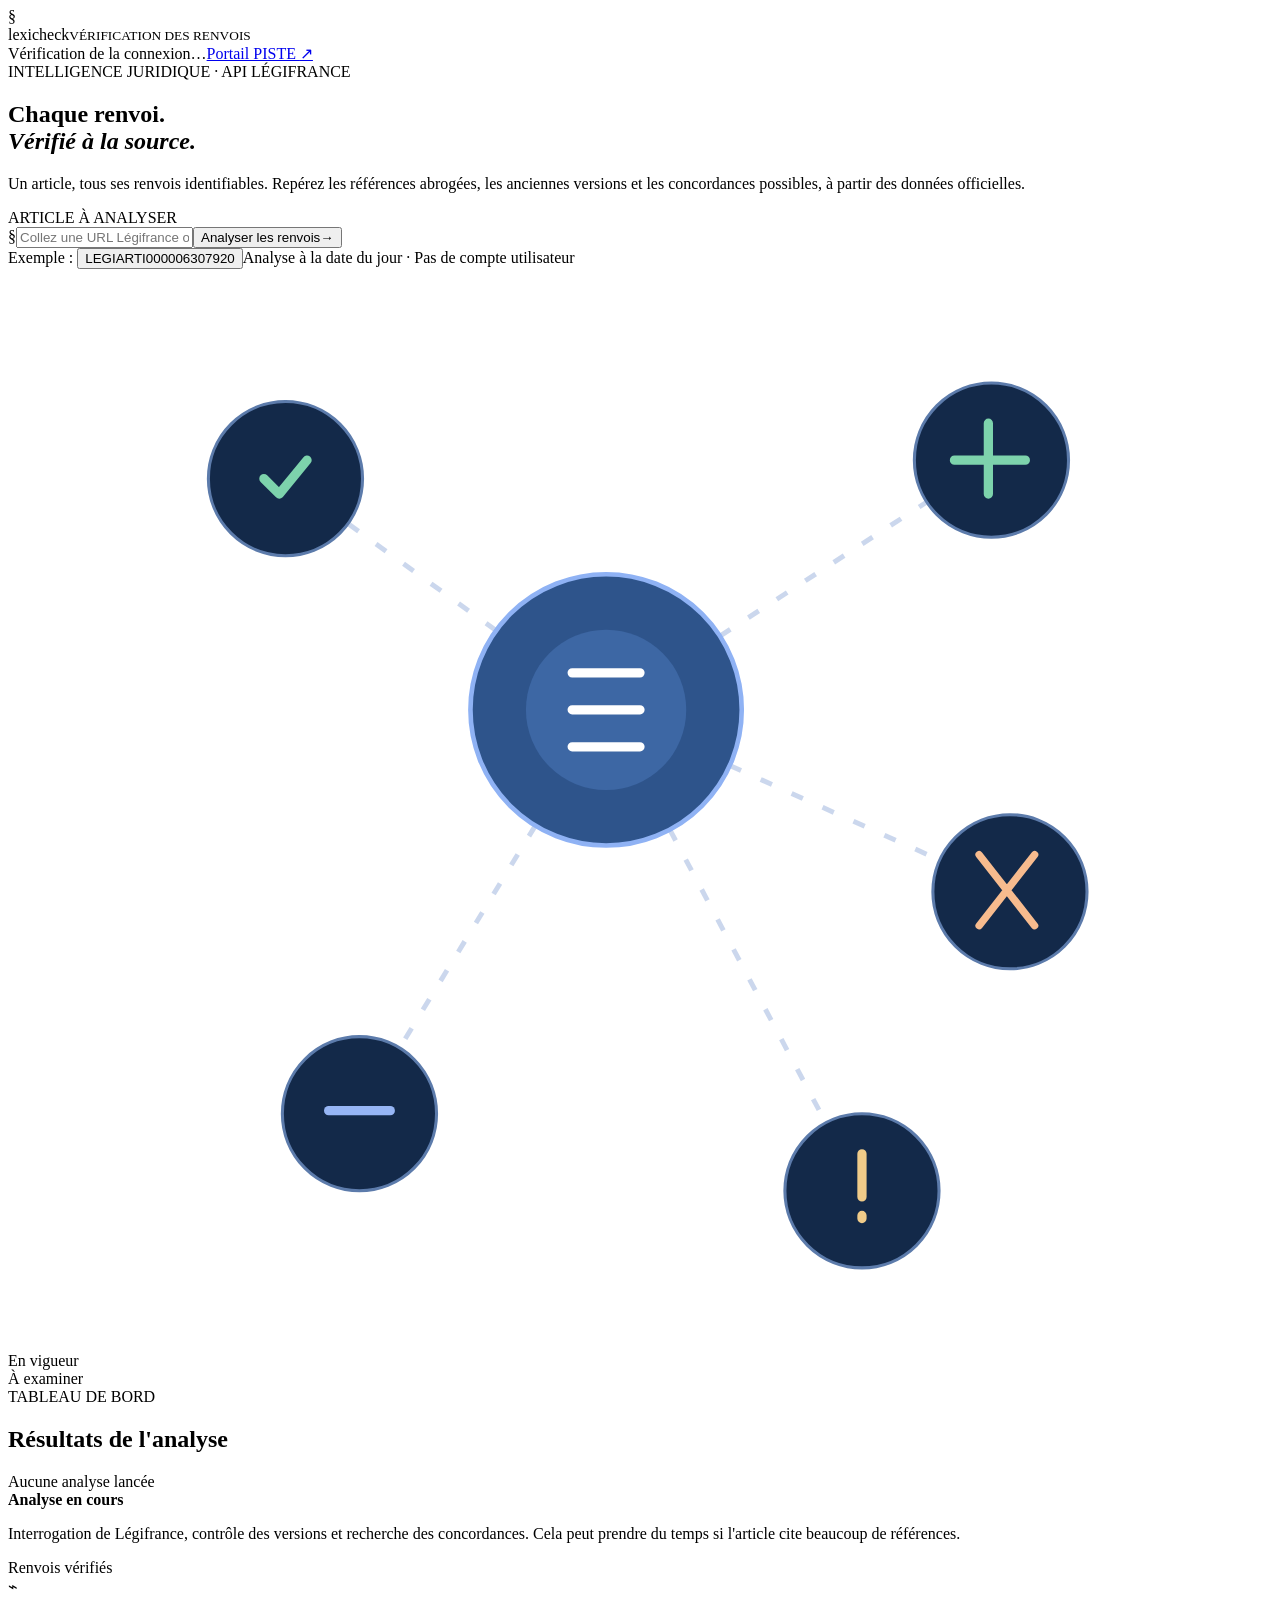
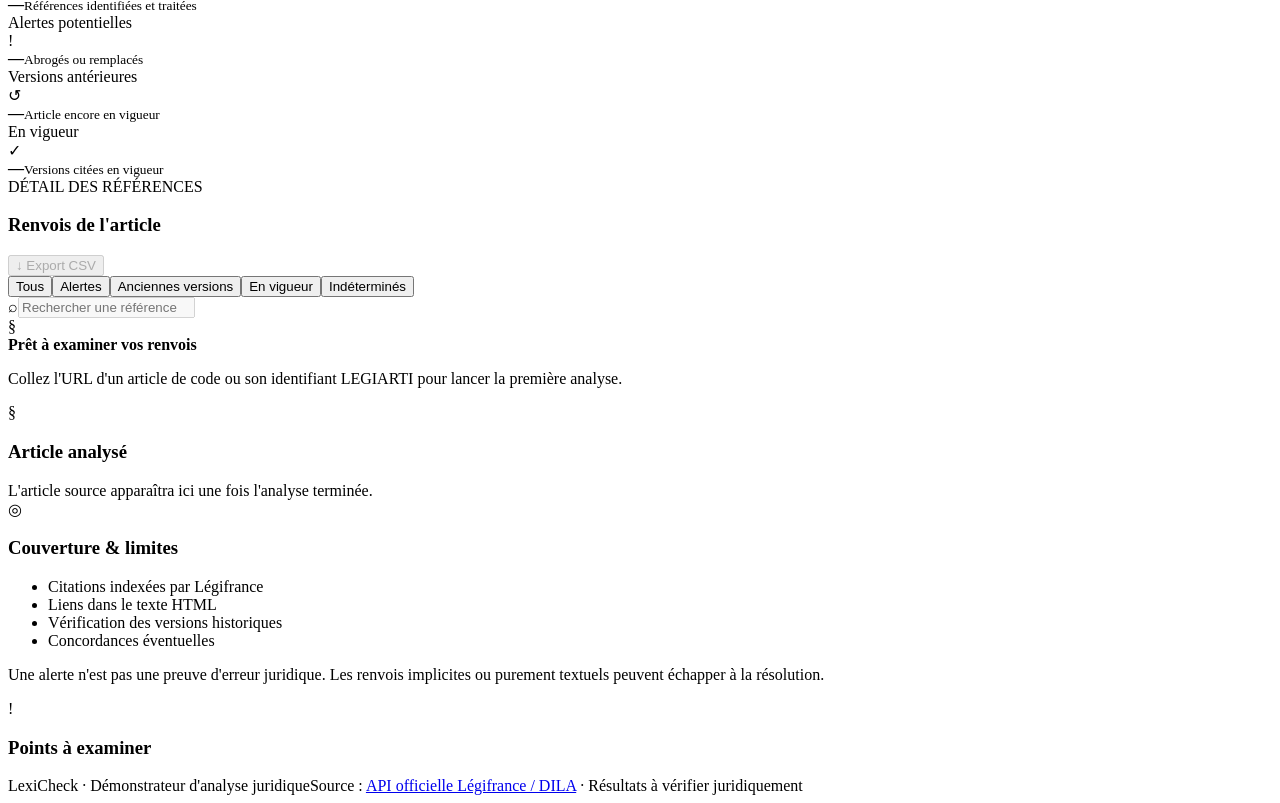
==== LexiCheck/static/index.html @ 493e8960 "first commit" ====
<!DOCTYPE html>
<html lang="fr">
<head>
  <meta charset="utf-8">
  <meta name="viewport" content="width=device-width, initial-scale=1">
  <meta name="description" content="Audit des renvois juridiques d'un article de Légifrance, grâce à l'API officielle PISTE.">
  <meta name="theme-color" content="#09162e">
  <title>LexiCheck — Audit des renvois Légifrance</title>
  <link rel="stylesheet" href="/style.css">
  <script defer src="/app.js"></script>
</head>
<body>
  <div class="site-frame">
    <header class="topbar">
      <div class="brand"><div class="brand-icon" aria-hidden="true"><span>§</span></div><div class="brand-name">lexi<span>check</span><small>VÉRIFICATION DES RENVOIS</small></div></div>
      <div class="top-actions"><span class="connection" id="connection"><i></i> Vérification de la connexion…</span><a href="https://piste.gouv.fr/" target="_blank" rel="noopener noreferrer" class="text-link">Portail PISTE <span aria-hidden="true">↗</span></a></div>
    </header>
    <main>
      <section class="hero" aria-labelledby="hero-title">
        <div class="hero-inner">
          <div class="eyebrow"><span class="eyebrow-mark"></span> INTELLIGENCE JURIDIQUE · API LÉGIFRANCE</div>
          <h1 id="hero-title">Chaque renvoi.<br><em>Vérifié à la source.</em></h1>
          <p class="hero-desc">Un article, tous ses renvois identifiables. Repérez les références abrogées, les anciennes versions et les concordances possibles, à partir des données officielles.</p>
          <form id="analyze-form" class="search-form" novalidate>
            <label for="article-input">ARTICLE À ANALYSER</label>
            <div class="input-shell"><span class="input-symbol" aria-hidden="true">§</span><input id="article-input" name="article" type="text" required autocomplete="off" spellcheck="false" placeholder="Collez une URL Légifrance ou un identifiant LEGIARTI…"><button type="submit" id="analyze-button"><span id="button-label">Analyser les renvois</span><span class="arrow" aria-hidden="true">→</span></button></div>
            <div class="form-foot"><span>Exemple : <button type="button" class="inline-sample" id="sample">LEGIARTI000006307920</button></span><span>Analyse à la date du jour · Pas de compte utilisateur</span></div>
          </form>
        </div>
        <div class="hero-art" aria-hidden="true">
          <div class="orb"></div><div class="orb-sm"></div>
          <svg class="network" viewBox="0 0 410 350" fill="none"><path d="M194 143 90 68M194 143 319 62M194 143 325 202M194 143 114 274M194 143 277 299" stroke="#7293cf" stroke-opacity=".37" stroke-width="1.6" stroke-dasharray="4 7"/><circle cx="194" cy="143" r="44" fill="#2e548b" stroke="#8fb2f4" stroke-width="1.5"/><circle cx="194" cy="143" r="26" fill="#3d67a4"/><path d="M183 155h22m-22-12h22m-22-12h22" stroke="white" stroke-width="3" stroke-linecap="round"/><circle cx="90" cy="68" r="25" fill="#132949" stroke="#5c7bab"/><circle cx="319" cy="62" r="25" fill="#132949" stroke="#5c7bab"/><circle cx="325" cy="202" r="25" fill="#132949" stroke="#5c7bab"/><circle cx="114" cy="274" r="25" fill="#132949" stroke="#5c7bab"/><circle cx="277" cy="299" r="25" fill="#132949" stroke="#5c7bab"/><path d="m83 68 5 5 9-11M307 62h23m-12-12v23" stroke="#7dd3ac" stroke-width="3" stroke-linecap="round" stroke-linejoin="round"/><path d="m315 190 18 23m0-23-18 23" stroke="#f7bb8e" stroke-width="2.4" stroke-linecap="round"/><path d="M104 273h20" stroke="#96b5f5" stroke-width="3" stroke-linecap="round"/><path d="M277 287v14m0 6v1" stroke="#f0cb89" stroke-width="3" stroke-linecap="round"/></svg>
          <div class="art-tag tag-a"><span class="green-dot"></span> En vigueur</div><div class="art-tag tag-b"><span class="orange-dot"></span> À examiner</div>
        </div>
      </section>
      <section class="workspace" aria-label="Espace de résultats">
        <div class="workspace-heading"><div><div class="overline">TABLEAU DE BORD</div><h2>Résultats de l'analyse</h2></div><span class="date-pill" id="date-pill">Aucune analyse lancée</span></div>
        <div id="error-box" class="error-box hidden" role="alert"></div>
        <div id="loading" class="loading-panel hidden" aria-live="polite"><div class="spinner"></div><div><strong>Analyse en cours</strong><p>Interrogation de Légifrance, contrôle des versions et recherche des concordances. Cela peut prendre du temps si l'article cite beaucoup de références.</p></div></div>
        <div class="stats" aria-live="polite">
          <div class="stat-card"><div class="stat-head"><span>Renvois vérifiés</span><div class="stat-symbol blue">⌁</div></div><strong id="stat-total">—</strong><small>Références identifiées et traitées</small></div>
          <div class="stat-card"><div class="stat-head"><span>Alertes potentielles</span><div class="stat-symbol red">!</div></div><strong id="stat-alertes">—</strong><small>Abrogés ou remplacés</small></div>
          <div class="stat-card"><div class="stat-head"><span>Versions antérieures</span><div class="stat-symbol amber">↺</div></div><strong id="stat-versions">—</strong><small>Article encore en vigueur</small></div>
          <div class="stat-card"><div class="stat-head"><span>En vigueur</span><div class="stat-symbol green">✓</div></div><strong id="stat-valides">—</strong><small>Versions citées en vigueur</small></div>
        </div>
        <div class="columns">
          <section class="results-panel" aria-labelledby="results-title">
            <div class="panel-head"><div><div class="overline">DÉTAIL DES RÉFÉRENCES</div><h3 id="results-title">Renvois de l'article <span class="count-inline" id="result-count"></span></h3></div><button id="export-button" class="button-outline" type="button" disabled>↓ Export CSV</button></div>
            <div class="filters" id="filters" role="group" aria-label="Filtrer les résultats"><button class="filter active" data-filter="tous" type="button">Tous</button><button class="filter" data-filter="alerte" type="button">Alertes</button><button class="filter" data-filter="ancienne_version" type="button">Anciennes versions</button><button class="filter" data-filter="vigoureux" type="button">En vigueur</button><button class="filter" data-filter="indetermine" type="button">Indéterminés</button></div>
            <div class="filter-input"><span aria-hidden="true">⌕</span><input id="filter-text" type="search" placeholder="Rechercher une référence ou un identifiant…" aria-label="Rechercher dans les renvois" disabled></div>
            <div id="results-list" class="result-list"><div class="empty-state"><div class="empty-icon">§</div><strong>Prêt à examiner vos renvois</strong><p>Collez l'URL d'un article de code ou son identifiant LEGIARTI pour lancer la première analyse.</p></div></div>
          </section>
          <aside class="right-column" aria-label="Article source et méthode">
            <section class="aside-card"><div class="aside-title"><span class="small-square">§</span><h3>Article analysé</h3></div><div id="source-card"><div class="source-empty">L'article source apparaîtra ici une fois l'analyse terminée.</div></div></section>
            <section class="aside-card"><div class="aside-title"><span class="small-square pale">◎</span><h3>Couverture & limites</h3></div><ul class="method-list"><li><span class="method-dot blue-bg"></span> Citations indexées par Légifrance</li><li><span class="method-dot blue-bg"></span> Liens dans le texte HTML</li><li><span class="method-dot blue-bg"></span> Vérification des versions historiques</li><li><span class="method-dot blue-bg"></span> Concordances éventuelles</li></ul><p class="aside-note">Une alerte n'est pas une preuve d'erreur juridique. Les renvois implicites ou purement textuels peuvent échapper à la résolution.</p></section>
            <section class="aside-card hidden" id="warnings-card"><div class="aside-title"><span class="small-square warn">!</span><h3>Points à examiner</h3></div><div id="warnings-list" class="warnings-list"></div></section>
          </aside>
        </div>
        <footer class="footer"><span>LexiCheck · Démonstrateur d'analyse juridique</span><span>Source : <a href="https://www.legifrance.gouv.fr/contenu/pied-de-page/foire-aux-questions-api" target="_blank" rel="noopener noreferrer">API officielle Légifrance / DILA</a> · Résultats à vérifier juridiquement</span></footer>
      </section>
    </main>
  </div>
</body>
</html>
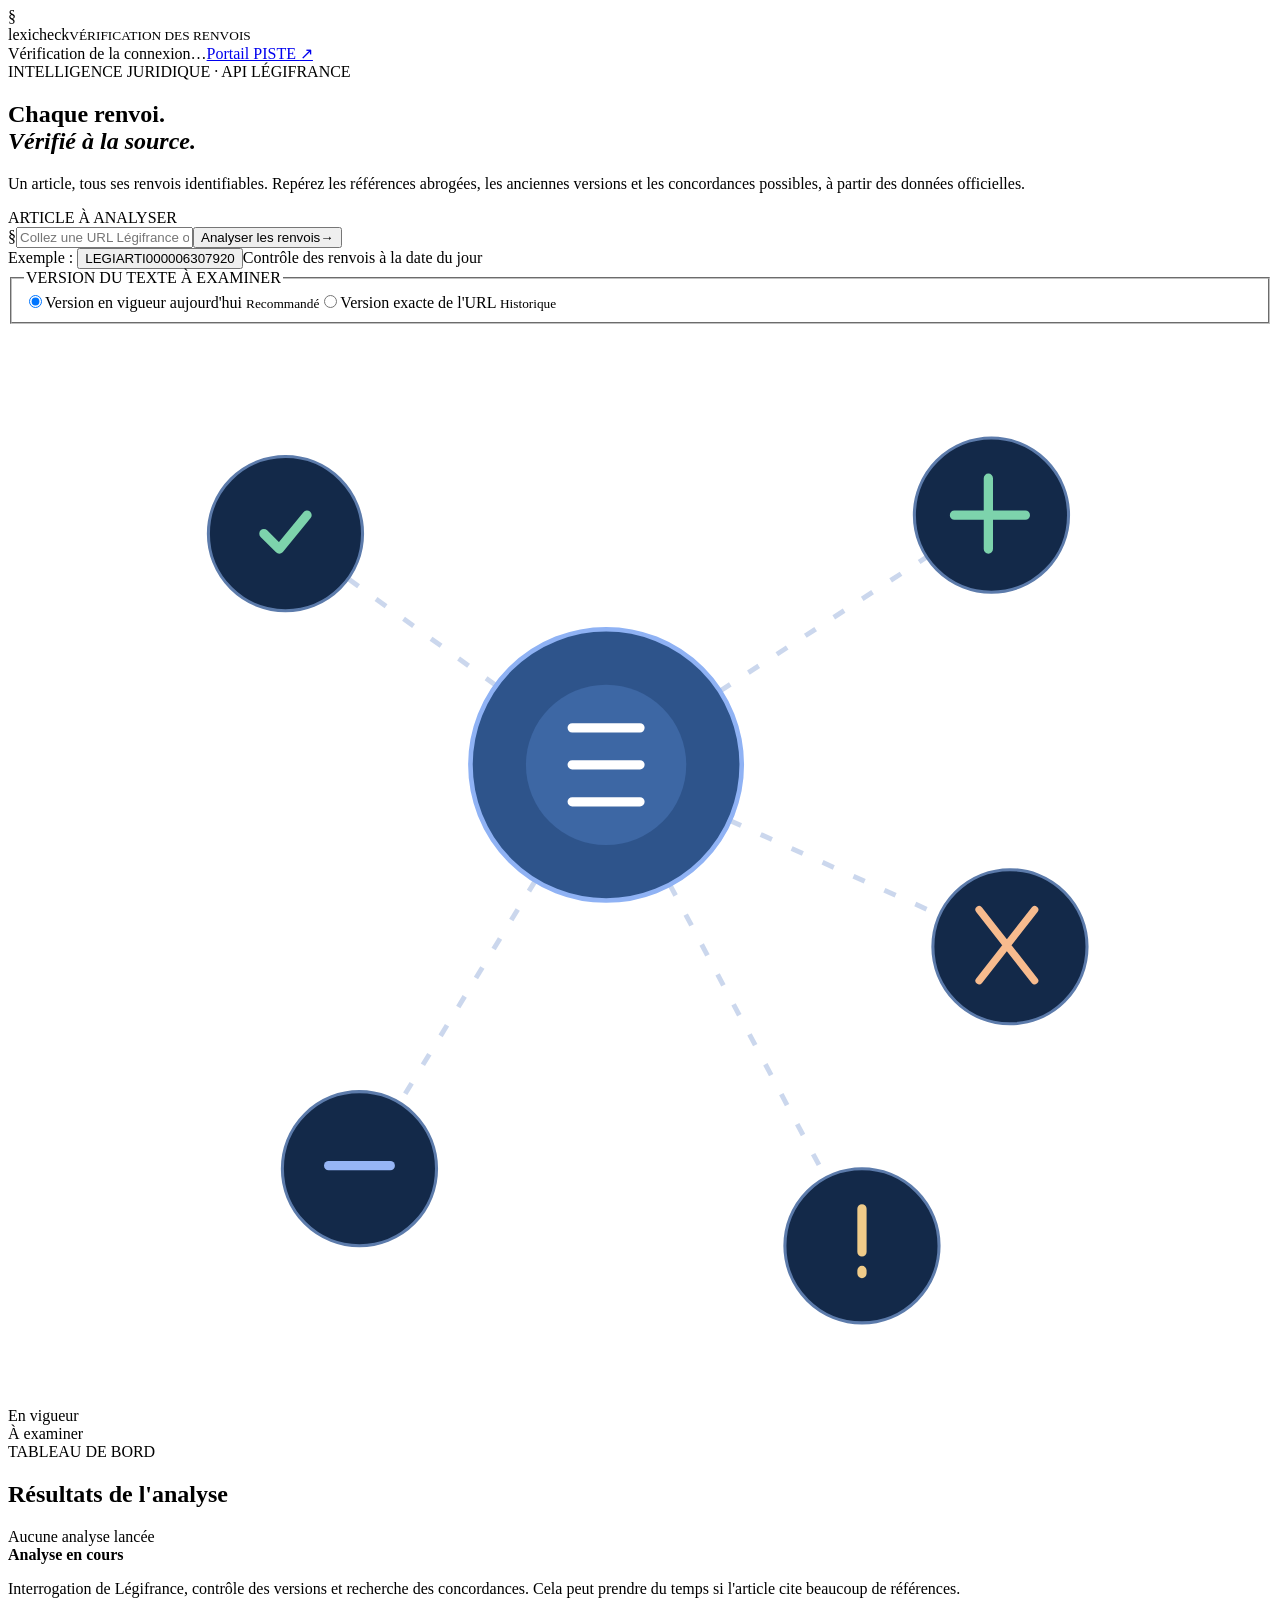
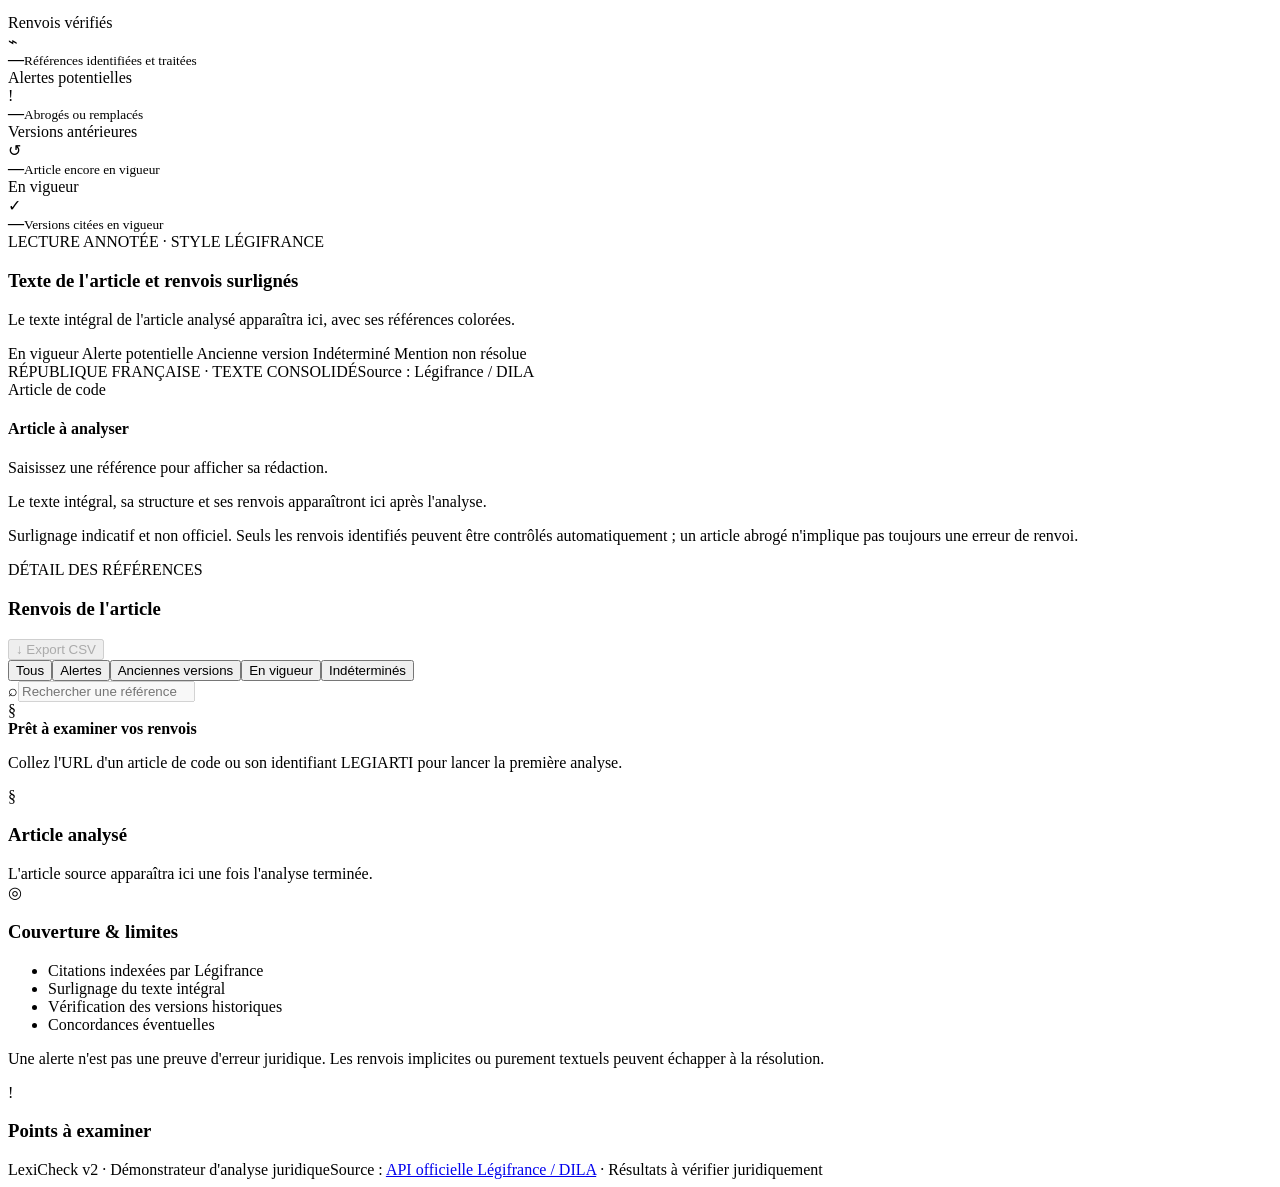
==== commit 3a6432d0: "third commit" ====
--- a/LexiCheck/static/index.html
+++ b/LexiCheck/static/index.html
@@ -24,7 +24,8 @@
           <form id="analyze-form" class="search-form" novalidate>
             <label for="article-input">ARTICLE À ANALYSER</label>
             <div class="input-shell"><span class="input-symbol" aria-hidden="true">§</span><input id="article-input" name="article" type="text" required autocomplete="off" spellcheck="false" placeholder="Collez une URL Légifrance ou un identifiant LEGIARTI…"><button type="submit" id="analyze-button"><span id="button-label">Analyser les renvois</span><span class="arrow" aria-hidden="true">→</span></button></div>
-            <div class="form-foot"><span>Exemple : <button type="button" class="inline-sample" id="sample">LEGIARTI000006307920</button></span><span>Analyse à la date du jour · Pas de compte utilisateur</span></div>
+            <div class="form-foot"><span>Exemple : <button type="button" class="inline-sample" id="sample">LEGIARTI000006307920</button></span><span>Contrôle des renvois à la date du jour</span></div>
+            <fieldset class="version-select"><legend>VERSION DU TEXTE À EXAMINER</legend><label class="version-option"><input type="radio" name="mode" value="actuel" checked><span>Version en vigueur aujourd'hui <small>Recommandé</small></span></label><label class="version-option"><input type="radio" name="mode" value="historique"><span>Version exacte de l'URL <small>Historique</small></span></label></fieldset>
           </form>
         </div>
         <div class="hero-art" aria-hidden="true">
@@ -43,6 +44,20 @@
           <div class="stat-card"><div class="stat-head"><span>Versions antérieures</span><div class="stat-symbol amber">↺</div></div><strong id="stat-versions">—</strong><small>Article encore en vigueur</small></div>
           <div class="stat-card"><div class="stat-head"><span>En vigueur</span><div class="stat-symbol green">✓</div></div><strong id="stat-valides">—</strong><small>Versions citées en vigueur</small></div>
         </div>
+        <section class="text-panel" id="text-panel" aria-labelledby="text-title">
+          <div class="text-panel-head">
+            <div><div class="overline">LECTURE ANNOTÉE · STYLE LÉGIFRANCE</div><h3 id="text-title">Texte de l'article et renvois surlignés</h3><p id="text-explanation" class="text-description">Le texte intégral de l'article analysé apparaîtra ici, avec ses références colorées.</p></div>
+            <a id="document-link" href="https://www.legifrance.gouv.fr/" class="button-outline" target="_blank" rel="noopener noreferrer" hidden>Voir l'article officiel ↗</a>
+          </div>
+          <div id="version-banner" class="version-banner hidden"></div>
+          <div class="article-legend" aria-label="Code couleur des renvois"><span><i class="swatch swatch-green"></i> En vigueur</span><span><i class="swatch swatch-yellow"></i> Alerte potentielle</span><span><i class="swatch swatch-blue"></i> Ancienne version</span><span><i class="swatch swatch-gray"></i> Indéterminé</span><span><i class="swatch swatch-purple"></i> Mention non résolue</span></div>
+          <div class="legal-document">
+            <div class="legal-document-top"><span>RÉPUBLIQUE FRANÇAISE · TEXTE CONSOLIDÉ</span><span>Source : Légifrance / DILA</span></div>
+            <div class="legal-document-header"><div id="document-parent">Article de code</div><h4 id="document-heading">Article à analyser</h4><p id="document-dates">Saisissez une référence pour afficher sa rédaction.</p></div>
+            <div id="document-body" class="legal-document-body"><p class="document-placeholder">Le texte intégral, sa structure et ses renvois apparaîtront ici après l'analyse.</p></div>
+          </div>
+          <p class="text-disclaimer">Surlignage indicatif et non officiel. Seuls les renvois identifiés peuvent être contrôlés automatiquement ; un article abrogé n'implique pas toujours une erreur de renvoi.</p>
+        </section>
         <div class="columns">
           <section class="results-panel" aria-labelledby="results-title">
             <div class="panel-head"><div><div class="overline">DÉTAIL DES RÉFÉRENCES</div><h3 id="results-title">Renvois de l'article <span class="count-inline" id="result-count"></span></h3></div><button id="export-button" class="button-outline" type="button" disabled>↓ Export CSV</button></div>
@@ -52,11 +67,11 @@
           </section>
           <aside class="right-column" aria-label="Article source et méthode">
             <section class="aside-card"><div class="aside-title"><span class="small-square">§</span><h3>Article analysé</h3></div><div id="source-card"><div class="source-empty">L'article source apparaîtra ici une fois l'analyse terminée.</div></div></section>
-            <section class="aside-card"><div class="aside-title"><span class="small-square pale">◎</span><h3>Couverture & limites</h3></div><ul class="method-list"><li><span class="method-dot blue-bg"></span> Citations indexées par Légifrance</li><li><span class="method-dot blue-bg"></span> Liens dans le texte HTML</li><li><span class="method-dot blue-bg"></span> Vérification des versions historiques</li><li><span class="method-dot blue-bg"></span> Concordances éventuelles</li></ul><p class="aside-note">Une alerte n'est pas une preuve d'erreur juridique. Les renvois implicites ou purement textuels peuvent échapper à la résolution.</p></section>
+            <section class="aside-card"><div class="aside-title"><span class="small-square pale">◎</span><h3>Couverture & limites</h3></div><ul class="method-list"><li><span class="method-dot blue-bg"></span> Citations indexées par Légifrance</li><li><span class="method-dot blue-bg"></span> Surlignage du texte intégral</li><li><span class="method-dot blue-bg"></span> Vérification des versions historiques</li><li><span class="method-dot blue-bg"></span> Concordances éventuelles</li></ul><p class="aside-note">Une alerte n'est pas une preuve d'erreur juridique. Les renvois implicites ou purement textuels peuvent échapper à la résolution.</p></section>
             <section class="aside-card hidden" id="warnings-card"><div class="aside-title"><span class="small-square warn">!</span><h3>Points à examiner</h3></div><div id="warnings-list" class="warnings-list"></div></section>
           </aside>
         </div>
-        <footer class="footer"><span>LexiCheck · Démonstrateur d'analyse juridique</span><span>Source : <a href="https://www.legifrance.gouv.fr/contenu/pied-de-page/foire-aux-questions-api" target="_blank" rel="noopener noreferrer">API officielle Légifrance / DILA</a> · Résultats à vérifier juridiquement</span></footer>
+        <footer class="footer"><span>LexiCheck v2 · Démonstrateur d'analyse juridique</span><span>Source : <a href="https://www.legifrance.gouv.fr/contenu/pied-de-page/foire-aux-questions-api" target="_blank" rel="noopener noreferrer">API officielle Légifrance / DILA</a> · Résultats à vérifier juridiquement</span></footer>
       </section>
     </main>
   </div>
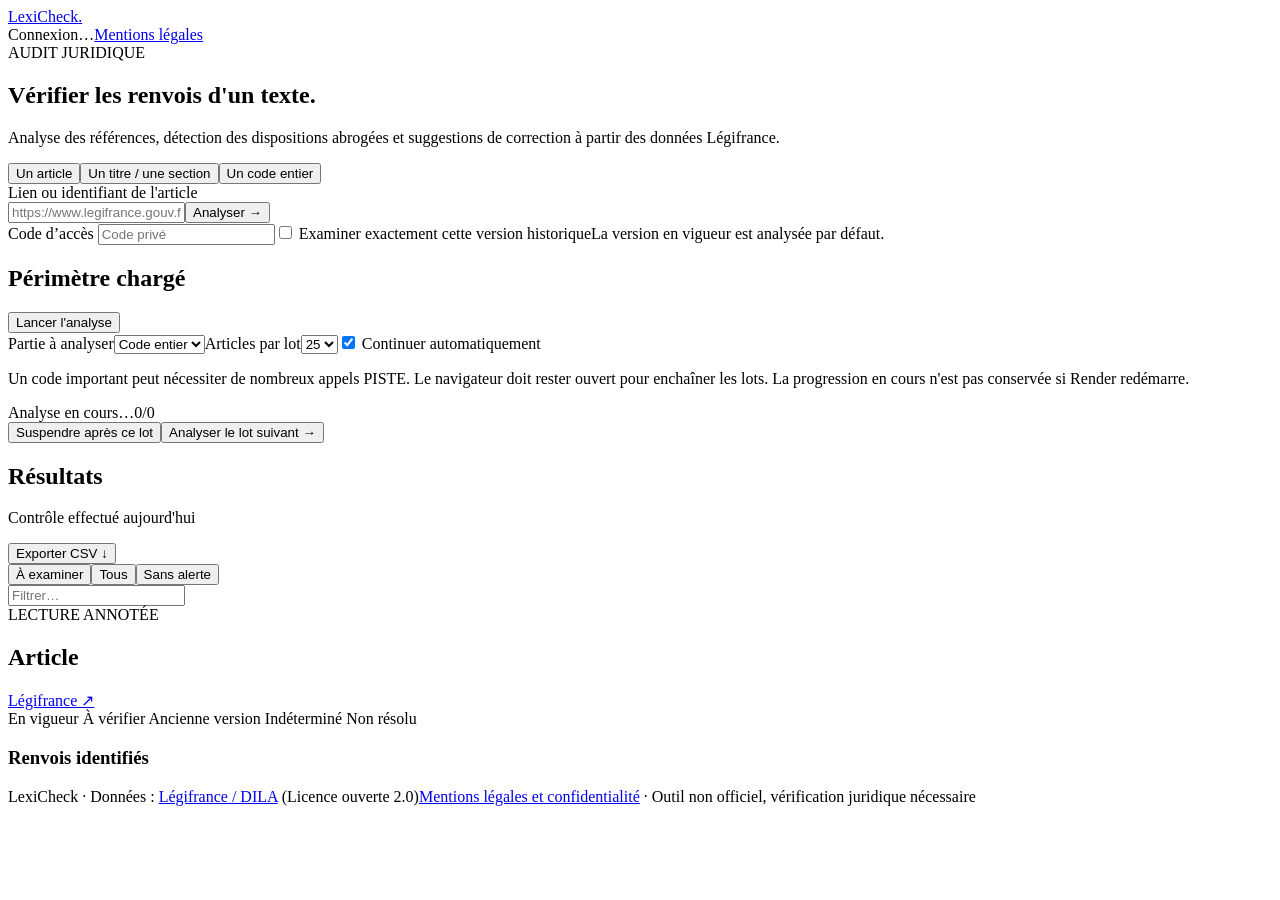
==== commit 28500f39: "refonte interface" ====
--- a/LexiCheck/static/index.html
+++ b/LexiCheck/static/index.html
@@ -1,79 +1,46 @@
-<!DOCTYPE html>
+<!doctype html>
 <html lang="fr">
 <head>
-  <meta charset="utf-8">
-  <meta name="viewport" content="width=device-width, initial-scale=1">
-  <meta name="description" content="Audit des renvois juridiques d'un article de Légifrance, grâce à l'API officielle PISTE.">
-  <meta name="theme-color" content="#09162e">
-  <title>LexiCheck — Audit des renvois Légifrance</title>
+  <meta charset="utf-8"><meta name="viewport" content="width=device-width, initial-scale=1">
+  <meta name="theme-color" content="#ffffff">
+  <meta name="description" content="LexiCheck : analyse des renvois juridiques à partir de l'API officielle Légifrance.">
+  <title>LexiCheck — Contrôle des renvois juridiques</title>
   <link rel="stylesheet" href="/style.css">
   <script defer src="/app.js"></script>
 </head>
 <body>
-  <div class="site-frame">
-    <header class="topbar">
-      <div class="brand"><div class="brand-icon" aria-hidden="true"><span>§</span></div><div class="brand-name">lexi<span>check</span><small>VÉRIFICATION DES RENVOIS</small></div></div>
-      <div class="top-actions"><span class="connection" id="connection"><i></i> Vérification de la connexion…</span><a href="https://piste.gouv.fr/" target="_blank" rel="noopener noreferrer" class="text-link">Portail PISTE <span aria-hidden="true">↗</span></a></div>
-    </header>
+  <div class="shell">
+    <header class="topbar"><a class="wordmark" href="/">LexiCheck<span class="brand-dot">.</span></a><div class="top-right"><span id="connection" class="connection">Connexion…</span><a href="/mentions-legales">Mentions légales</a></div></header>
     <main>
-      <section class="hero" aria-labelledby="hero-title">
-        <div class="hero-inner">
-          <div class="eyebrow"><span class="eyebrow-mark"></span> INTELLIGENCE JURIDIQUE · API LÉGIFRANCE</div>
-          <h1 id="hero-title">Chaque renvoi.<br><em>Vérifié à la source.</em></h1>
-          <p class="hero-desc">Un article, tous ses renvois identifiables. Repérez les références abrogées, les anciennes versions et les concordances possibles, à partir des données officielles.</p>
-          <form id="analyze-form" class="search-form" novalidate>
-            <label for="article-input">ARTICLE À ANALYSER</label>
-            <div class="input-shell"><span class="input-symbol" aria-hidden="true">§</span><input id="article-input" name="article" type="text" required autocomplete="off" spellcheck="false" placeholder="Collez une URL Légifrance ou un identifiant LEGIARTI…"><button type="submit" id="analyze-button"><span id="button-label">Analyser les renvois</span><span class="arrow" aria-hidden="true">→</span></button></div>
-            <div class="form-foot"><span>Exemple : <button type="button" class="inline-sample" id="sample">LEGIARTI000006307920</button></span><span>Contrôle des renvois à la date du jour</span></div>
-            <fieldset class="version-select"><legend>VERSION DU TEXTE À EXAMINER</legend><label class="version-option"><input type="radio" name="mode" value="actuel" checked><span>Version en vigueur aujourd'hui <small>Recommandé</small></span></label><label class="version-option"><input type="radio" name="mode" value="historique"><span>Version exacte de l'URL <small>Historique</small></span></label></fieldset>
-          </form>
-        </div>
-        <div class="hero-art" aria-hidden="true">
-          <div class="orb"></div><div class="orb-sm"></div>
-          <svg class="network" viewBox="0 0 410 350" fill="none"><path d="M194 143 90 68M194 143 319 62M194 143 325 202M194 143 114 274M194 143 277 299" stroke="#7293cf" stroke-opacity=".37" stroke-width="1.6" stroke-dasharray="4 7"/><circle cx="194" cy="143" r="44" fill="#2e548b" stroke="#8fb2f4" stroke-width="1.5"/><circle cx="194" cy="143" r="26" fill="#3d67a4"/><path d="M183 155h22m-22-12h22m-22-12h22" stroke="white" stroke-width="3" stroke-linecap="round"/><circle cx="90" cy="68" r="25" fill="#132949" stroke="#5c7bab"/><circle cx="319" cy="62" r="25" fill="#132949" stroke="#5c7bab"/><circle cx="325" cy="202" r="25" fill="#132949" stroke="#5c7bab"/><circle cx="114" cy="274" r="25" fill="#132949" stroke="#5c7bab"/><circle cx="277" cy="299" r="25" fill="#132949" stroke="#5c7bab"/><path d="m83 68 5 5 9-11M307 62h23m-12-12v23" stroke="#7dd3ac" stroke-width="3" stroke-linecap="round" stroke-linejoin="round"/><path d="m315 190 18 23m0-23-18 23" stroke="#f7bb8e" stroke-width="2.4" stroke-linecap="round"/><path d="M104 273h20" stroke="#96b5f5" stroke-width="3" stroke-linecap="round"/><path d="M277 287v14m0 6v1" stroke="#f0cb89" stroke-width="3" stroke-linecap="round"/></svg>
-          <div class="art-tag tag-a"><span class="green-dot"></span> En vigueur</div><div class="art-tag tag-b"><span class="orange-dot"></span> À examiner</div>
-        </div>
+      <section class="intro"><div class="eyebrow">AUDIT JURIDIQUE</div><h1>Vérifier les renvois d'un texte.</h1><p>Analyse des références, détection des dispositions abrogées et suggestions de correction à partir des données Légifrance.</p></section>
+      <section class="form-panel" aria-label="Nouvelle analyse">
+        <div class="scope-switch" role="group" aria-label="Périmètre d'analyse"><button type="button" class="scope active" data-kind="article">Un article</button><button type="button" class="scope" data-kind="section">Un titre / une section</button><button type="button" class="scope" data-kind="code">Un code entier</button></div>
+        <form id="form" novalidate>
+          <label for="url-input" id="url-label">Lien ou identifiant de l'article</label>
+          <div class="input-line"><input id="url-input" type="text" autocomplete="off" spellcheck="false" placeholder="https://www.legifrance.gouv.fr/codes/article_lc/LEGIARTI…" required><button type="submit" id="primary-btn">Analyser <span aria-hidden="true">→</span></button></div>
+          <div class="form-options"><label id="password-option" class="password-option hidden">Code d’accès <input type="password" autocomplete="current-password" id="app-password" placeholder="Code privé"></label><label id="history-option" class="check"><input type="checkbox" id="historical"> Examiner exactement cette version historique</label><span id="input-help">La version en vigueur est analysée par défaut.</span></div>
+        </form>
+        <div id="error" class="error hidden" role="alert"></div>
       </section>
-      <section class="workspace" aria-label="Espace de résultats">
-        <div class="workspace-heading"><div><div class="overline">TABLEAU DE BORD</div><h2>Résultats de l'analyse</h2></div><span class="date-pill" id="date-pill">Aucune analyse lancée</span></div>
-        <div id="error-box" class="error-box hidden" role="alert"></div>
-        <div id="loading" class="loading-panel hidden" aria-live="polite"><div class="spinner"></div><div><strong>Analyse en cours</strong><p>Interrogation de Légifrance, contrôle des versions et recherche des concordances. Cela peut prendre du temps si l'article cite beaucoup de références.</p></div></div>
-        <div class="stats" aria-live="polite">
-          <div class="stat-card"><div class="stat-head"><span>Renvois vérifiés</span><div class="stat-symbol blue">⌁</div></div><strong id="stat-total">—</strong><small>Références identifiées et traitées</small></div>
-          <div class="stat-card"><div class="stat-head"><span>Alertes potentielles</span><div class="stat-symbol red">!</div></div><strong id="stat-alertes">—</strong><small>Abrogés ou remplacés</small></div>
-          <div class="stat-card"><div class="stat-head"><span>Versions antérieures</span><div class="stat-symbol amber">↺</div></div><strong id="stat-versions">—</strong><small>Article encore en vigueur</small></div>
-          <div class="stat-card"><div class="stat-head"><span>En vigueur</span><div class="stat-symbol green">✓</div></div><strong id="stat-valides">—</strong><small>Versions citées en vigueur</small></div>
-        </div>
-        <section class="text-panel" id="text-panel" aria-labelledby="text-title">
-          <div class="text-panel-head">
-            <div><div class="overline">LECTURE ANNOTÉE · STYLE LÉGIFRANCE</div><h3 id="text-title">Texte de l'article et renvois surlignés</h3><p id="text-explanation" class="text-description">Le texte intégral de l'article analysé apparaîtra ici, avec ses références colorées.</p></div>
-            <a id="document-link" href="https://www.legifrance.gouv.fr/" class="button-outline" target="_blank" rel="noopener noreferrer" hidden>Voir l'article officiel ↗</a>
-          </div>
-          <div id="version-banner" class="version-banner hidden"></div>
-          <div class="article-legend" aria-label="Code couleur des renvois"><span><i class="swatch swatch-green"></i> En vigueur</span><span><i class="swatch swatch-yellow"></i> Alerte potentielle</span><span><i class="swatch swatch-blue"></i> Ancienne version</span><span><i class="swatch swatch-gray"></i> Indéterminé</span><span><i class="swatch swatch-purple"></i> Mention non résolue</span></div>
-          <div class="legal-document">
-            <div class="legal-document-top"><span>RÉPUBLIQUE FRANÇAISE · TEXTE CONSOLIDÉ</span><span>Source : Légifrance / DILA</span></div>
-            <div class="legal-document-header"><div id="document-parent">Article de code</div><h4 id="document-heading">Article à analyser</h4><p id="document-dates">Saisissez une référence pour afficher sa rédaction.</p></div>
-            <div id="document-body" class="legal-document-body"><p class="document-placeholder">Le texte intégral, sa structure et ses renvois apparaîtront ici après l'analyse.</p></div>
-          </div>
-          <p class="text-disclaimer">Surlignage indicatif et non officiel. Seuls les renvois identifiés peuvent être contrôlés automatiquement ; un article abrogé n'implique pas toujours une erreur de renvoi.</p>
-        </section>
-        <div class="columns">
-          <section class="results-panel" aria-labelledby="results-title">
-            <div class="panel-head"><div><div class="overline">DÉTAIL DES RÉFÉRENCES</div><h3 id="results-title">Renvois de l'article <span class="count-inline" id="result-count"></span></h3></div><button id="export-button" class="button-outline" type="button" disabled>↓ Export CSV</button></div>
-            <div class="filters" id="filters" role="group" aria-label="Filtrer les résultats"><button class="filter active" data-filter="tous" type="button">Tous</button><button class="filter" data-filter="alerte" type="button">Alertes</button><button class="filter" data-filter="ancienne_version" type="button">Anciennes versions</button><button class="filter" data-filter="vigoureux" type="button">En vigueur</button><button class="filter" data-filter="indetermine" type="button">Indéterminés</button></div>
-            <div class="filter-input"><span aria-hidden="true">⌕</span><input id="filter-text" type="search" placeholder="Rechercher une référence ou un identifiant…" aria-label="Rechercher dans les renvois" disabled></div>
-            <div id="results-list" class="result-list"><div class="empty-state"><div class="empty-icon">§</div><strong>Prêt à examiner vos renvois</strong><p>Collez l'URL d'un article de code ou son identifiant LEGIARTI pour lancer la première analyse.</p></div></div>
-          </section>
-          <aside class="right-column" aria-label="Article source et méthode">
-            <section class="aside-card"><div class="aside-title"><span class="small-square">§</span><h3>Article analysé</h3></div><div id="source-card"><div class="source-empty">L'article source apparaîtra ici une fois l'analyse terminée.</div></div></section>
-            <section class="aside-card"><div class="aside-title"><span class="small-square pale">◎</span><h3>Couverture & limites</h3></div><ul class="method-list"><li><span class="method-dot blue-bg"></span> Citations indexées par Légifrance</li><li><span class="method-dot blue-bg"></span> Surlignage du texte intégral</li><li><span class="method-dot blue-bg"></span> Vérification des versions historiques</li><li><span class="method-dot blue-bg"></span> Concordances éventuelles</li></ul><p class="aside-note">Une alerte n'est pas une preuve d'erreur juridique. Les renvois implicites ou purement textuels peuvent échapper à la résolution.</p></section>
-            <section class="aside-card hidden" id="warnings-card"><div class="aside-title"><span class="small-square warn">!</span><h3>Points à examiner</h3></div><div id="warnings-list" class="warnings-list"></div></section>
-          </aside>
-        </div>
-        <footer class="footer"><span>LexiCheck v2 · Démonstrateur d'analyse juridique</span><span>Source : <a href="https://www.legifrance.gouv.fr/contenu/pied-de-page/foire-aux-questions-api" target="_blank" rel="noopener noreferrer">API officielle Légifrance / DILA</a> · Résultats à vérifier juridiquement</span></footer>
+      <section id="outline-panel" class="outline-panel hidden"><div class="section-head"><div><h2 id="outline-title">Périmètre chargé</h2><p id="outline-info" class="muted"></p></div><button id="launch-bulk" type="button" class="solid-btn">Lancer l'analyse</button></div>
+        <div class="outline-controls"><label for="section-select">Partie à analyser<select id="section-select"><option value="">Code entier</option></select></label><label for="batch-size">Articles par lot<select id="batch-size"><option value="10">10</option><option value="25" selected>25</option><option value="40">40</option></select></label><label class="check auto"><input type="checkbox" id="auto-next" checked> Continuer automatiquement</label></div>
+        <p class="micro">Un code important peut nécessiter de nombreux appels PISTE. Le navigateur doit rester ouvert pour enchaîner les lots. La progression en cours n'est pas conservée si Render redémarre.</p>
+      </section>
+      <section id="progress-panel" class="progress-panel hidden" aria-live="polite"><div class="progress-top"><span id="progress-message">Analyse en cours…</span><span id="progress-counter">0/0</span></div><div class="track"><div id="progress-bar" class="track-fill"></div></div><div class="progress-actions"><button type="button" class="link-button" id="pause-btn">Suspendre après ce lot</button><button type="button" class="link-button hidden" id="continue-btn">Analyser le lot suivant →</button></div></section>
+      <section id="results" class="results hidden" aria-live="polite"><div class="section-head result-heading"><div><h2>Résultats</h2><p id="result-subtitle" class="muted">Contrôle effectué aujourd'hui</p></div><button id="export-btn" class="quiet-btn" type="button">Exporter CSV ↓</button></div>
+        <div class="summary" id="summary"></div>
+        <div class="filter-bar"><div class="filters" role="group" aria-label="Filtrer les résultats"><button class="filter is-active" data-filter="issues">À examiner</button><button class="filter" data-filter="all">Tous</button><button class="filter" data-filter="ok">Sans alerte</button></div><input type="search" id="search-filter" placeholder="Filtrer…" aria-label="Filtrer les articles ou références"></div>
+        <div id="items" class="items"></div>
+      </section>
+      <section id="reader" class="reader hidden" aria-label="Lecture d'un article">
+        <div class="section-head reader-head"><div><div class="eyebrow">LECTURE ANNOTÉE</div><h2 id="reader-title">Article</h2><p id="reader-dates" class="muted"></p></div><a id="reader-link" href="#" target="_blank" rel="noopener noreferrer" class="external">Légifrance ↗</a></div>
+        <div id="version-note" class="notice hidden"></div>
+        <div class="legend"><span><i class="dot green"></i> En vigueur</span><span><i class="dot yellow"></i> À vérifier</span><span><i class="dot blue"></i> Ancienne version</span><span><i class="dot gray"></i> Indéterminé</span><span><i class="dot purple"></i> Non résolu</span></div>
+        <div id="article-text" class="article-text"></div>
+        <h3 class="detail-heading">Renvois identifiés</h3><div id="reference-list" class="reference-list"></div>
       </section>
     </main>
+    <footer><span>LexiCheck · Données : <a href="https://www.legifrance.gouv.fr/" target="_blank" rel="noopener noreferrer">Légifrance / DILA</a> (Licence ouverte 2.0)</span><span><a href="/mentions-legales">Mentions légales et confidentialité</a> · Outil non officiel, vérification juridique nécessaire</span></footer>
   </div>
 </body>
 </html>
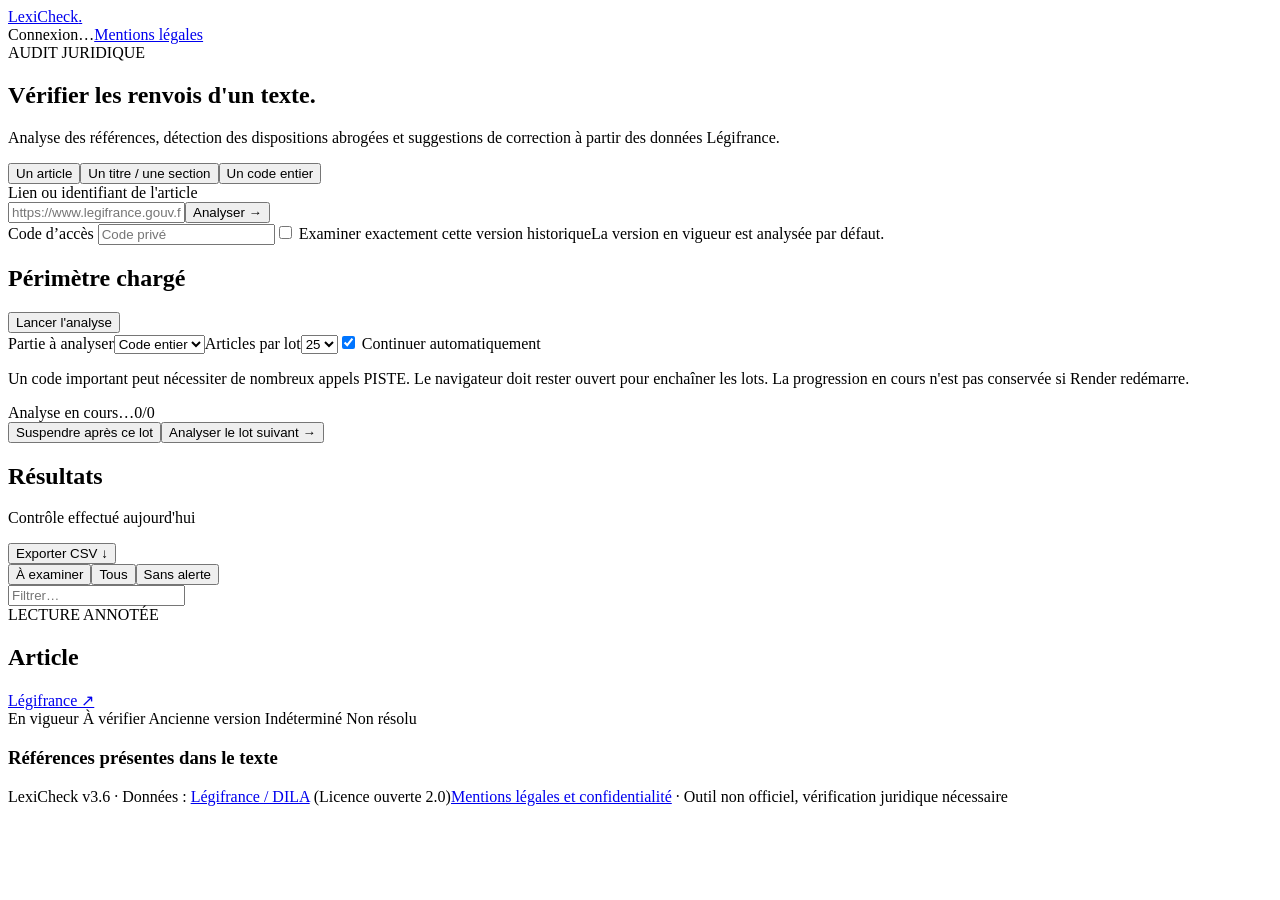
==== commit 9281e135: "correction bugs" ====
--- a/LexiCheck/static/index.html
+++ b/LexiCheck/static/index.html
@@ -5,8 +5,8 @@
   <meta name="theme-color" content="#ffffff">
   <meta name="description" content="LexiCheck : analyse des renvois juridiques à partir de l'API officielle Légifrance.">
   <title>LexiCheck — Contrôle des renvois juridiques</title>
-  <link rel="stylesheet" href="/style.css">
-  <script defer src="/app.js"></script>
+  <link rel="stylesheet" href="/style.css?v=3.6.0">
+  <script defer src="/app.js?v=3.6.0"></script>
 </head>
 <body>
   <div class="shell">
@@ -37,10 +37,10 @@
         <div id="version-note" class="notice hidden"></div>
         <div class="legend"><span><i class="dot green"></i> En vigueur</span><span><i class="dot yellow"></i> À vérifier</span><span><i class="dot blue"></i> Ancienne version</span><span><i class="dot gray"></i> Indéterminé</span><span><i class="dot purple"></i> Non résolu</span></div>
         <div id="article-text" class="article-text"></div>
-        <h3 class="detail-heading">Renvois identifiés</h3><div id="reference-list" class="reference-list"></div>
+        <h3 class="detail-heading">Références présentes dans le texte</h3><div id="reference-list" class="reference-list"></div>
       </section>
     </main>
-    <footer><span>LexiCheck · Données : <a href="https://www.legifrance.gouv.fr/" target="_blank" rel="noopener noreferrer">Légifrance / DILA</a> (Licence ouverte 2.0)</span><span><a href="/mentions-legales">Mentions légales et confidentialité</a> · Outil non officiel, vérification juridique nécessaire</span></footer>
+    <footer><span>LexiCheck v3.6 · Données : <a href="https://www.legifrance.gouv.fr/" target="_blank" rel="noopener noreferrer">Légifrance / DILA</a> (Licence ouverte 2.0)</span><span><a href="/mentions-legales">Mentions légales et confidentialité</a> · Outil non officiel, vérification juridique nécessaire</span></footer>
   </div>
 </body>
 </html>
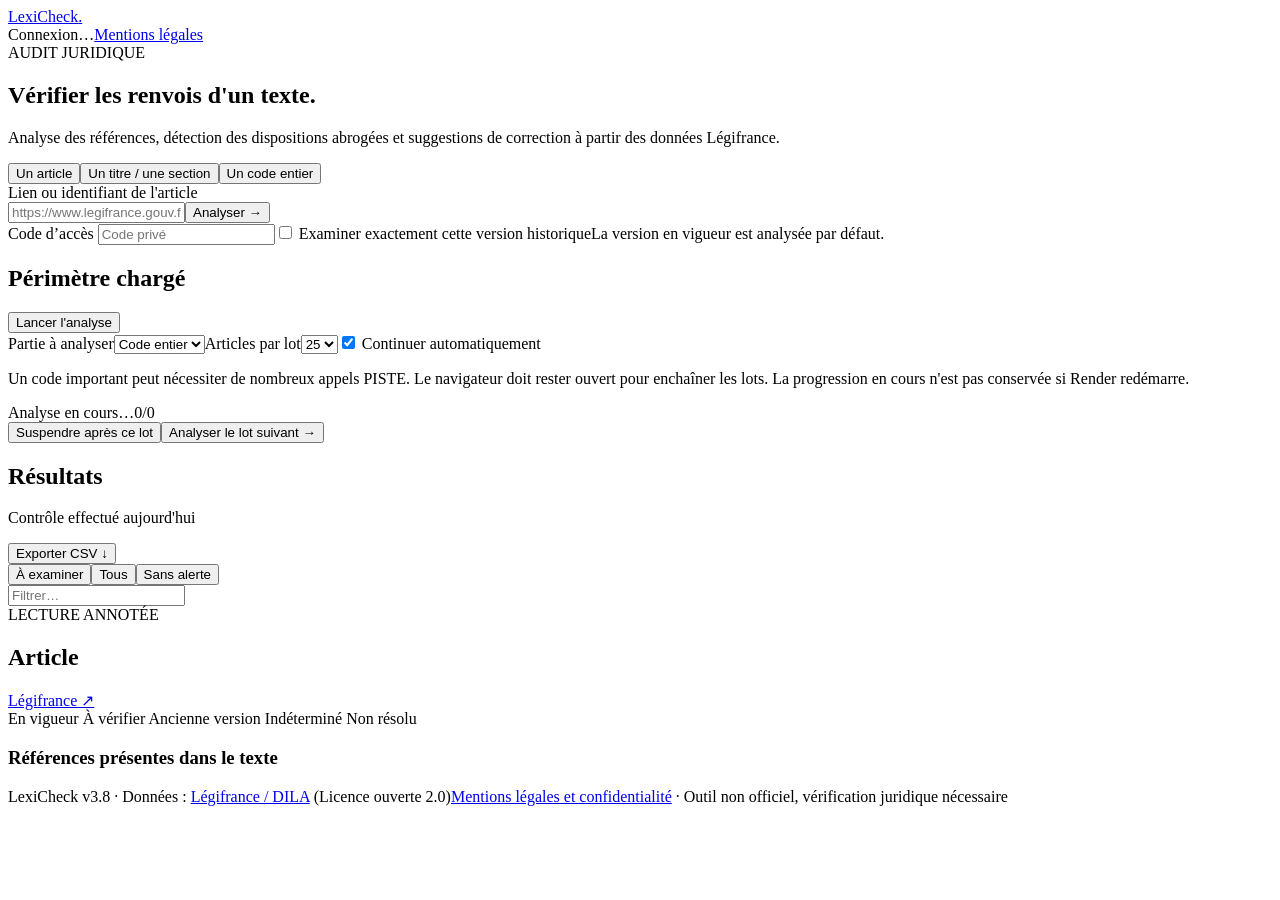
==== commit 9f36cf04: "corrections de bugs codes" ====
--- a/LexiCheck/static/index.html
+++ b/LexiCheck/static/index.html
@@ -5,8 +5,8 @@
   <meta name="theme-color" content="#ffffff">
   <meta name="description" content="LexiCheck : analyse des renvois juridiques à partir de l'API officielle Légifrance.">
   <title>LexiCheck — Contrôle des renvois juridiques</title>
-  <link rel="stylesheet" href="/style.css?v=3.6.0">
-  <script defer src="/app.js?v=3.6.0"></script>
+  <link rel="stylesheet" href="/style.css?v=3.9.0">
+  <script defer src="/app.js?v=3.9.0"></script>
 </head>
 <body>
   <div class="shell">
@@ -40,7 +40,7 @@
         <h3 class="detail-heading">Références présentes dans le texte</h3><div id="reference-list" class="reference-list"></div>
       </section>
     </main>
-    <footer><span>LexiCheck v3.6 · Données : <a href="https://www.legifrance.gouv.fr/" target="_blank" rel="noopener noreferrer">Légifrance / DILA</a> (Licence ouverte 2.0)</span><span><a href="/mentions-legales">Mentions légales et confidentialité</a> · Outil non officiel, vérification juridique nécessaire</span></footer>
+    <footer><span>LexiCheck v3.8 · Données : <a href="https://www.legifrance.gouv.fr/" target="_blank" rel="noopener noreferrer">Légifrance / DILA</a> (Licence ouverte 2.0)</span><span><a href="/mentions-legales">Mentions légales et confidentialité</a> · Outil non officiel, vérification juridique nécessaire</span></footer>
   </div>
 </body>
 </html>
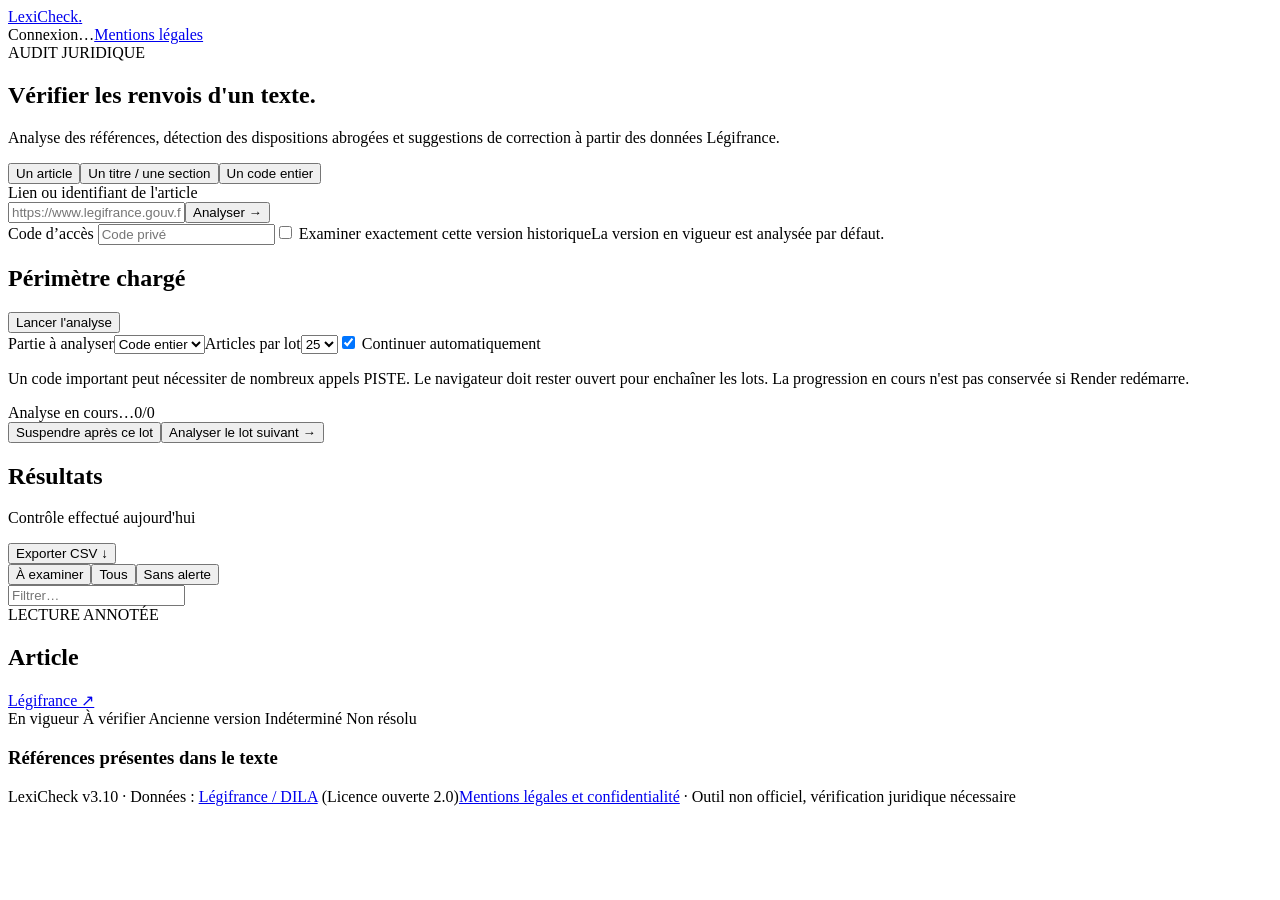
==== commit 9b533651: "catch ref non trouvée" ====
--- a/LexiCheck/static/index.html
+++ b/LexiCheck/static/index.html
@@ -5,8 +5,8 @@
   <meta name="theme-color" content="#ffffff">
   <meta name="description" content="LexiCheck : analyse des renvois juridiques à partir de l'API officielle Légifrance.">
   <title>LexiCheck — Contrôle des renvois juridiques</title>
-  <link rel="stylesheet" href="/style.css?v=3.9.0">
-  <script defer src="/app.js?v=3.9.0"></script>
+  <link rel="stylesheet" href="/style.css?v=3.10.0">
+  <script defer src="/app.js?v=3.10.0"></script>
 </head>
 <body>
   <div class="shell">
@@ -40,7 +40,7 @@
         <h3 class="detail-heading">Références présentes dans le texte</h3><div id="reference-list" class="reference-list"></div>
       </section>
     </main>
-    <footer><span>LexiCheck v3.8 · Données : <a href="https://www.legifrance.gouv.fr/" target="_blank" rel="noopener noreferrer">Légifrance / DILA</a> (Licence ouverte 2.0)</span><span><a href="/mentions-legales">Mentions légales et confidentialité</a> · Outil non officiel, vérification juridique nécessaire</span></footer>
+    <footer><span>LexiCheck v3.10 · Données : <a href="https://www.legifrance.gouv.fr/" target="_blank" rel="noopener noreferrer">Légifrance / DILA</a> (Licence ouverte 2.0)</span><span><a href="/mentions-legales">Mentions légales et confidentialité</a> · Outil non officiel, vérification juridique nécessaire</span></footer>
   </div>
 </body>
 </html>
